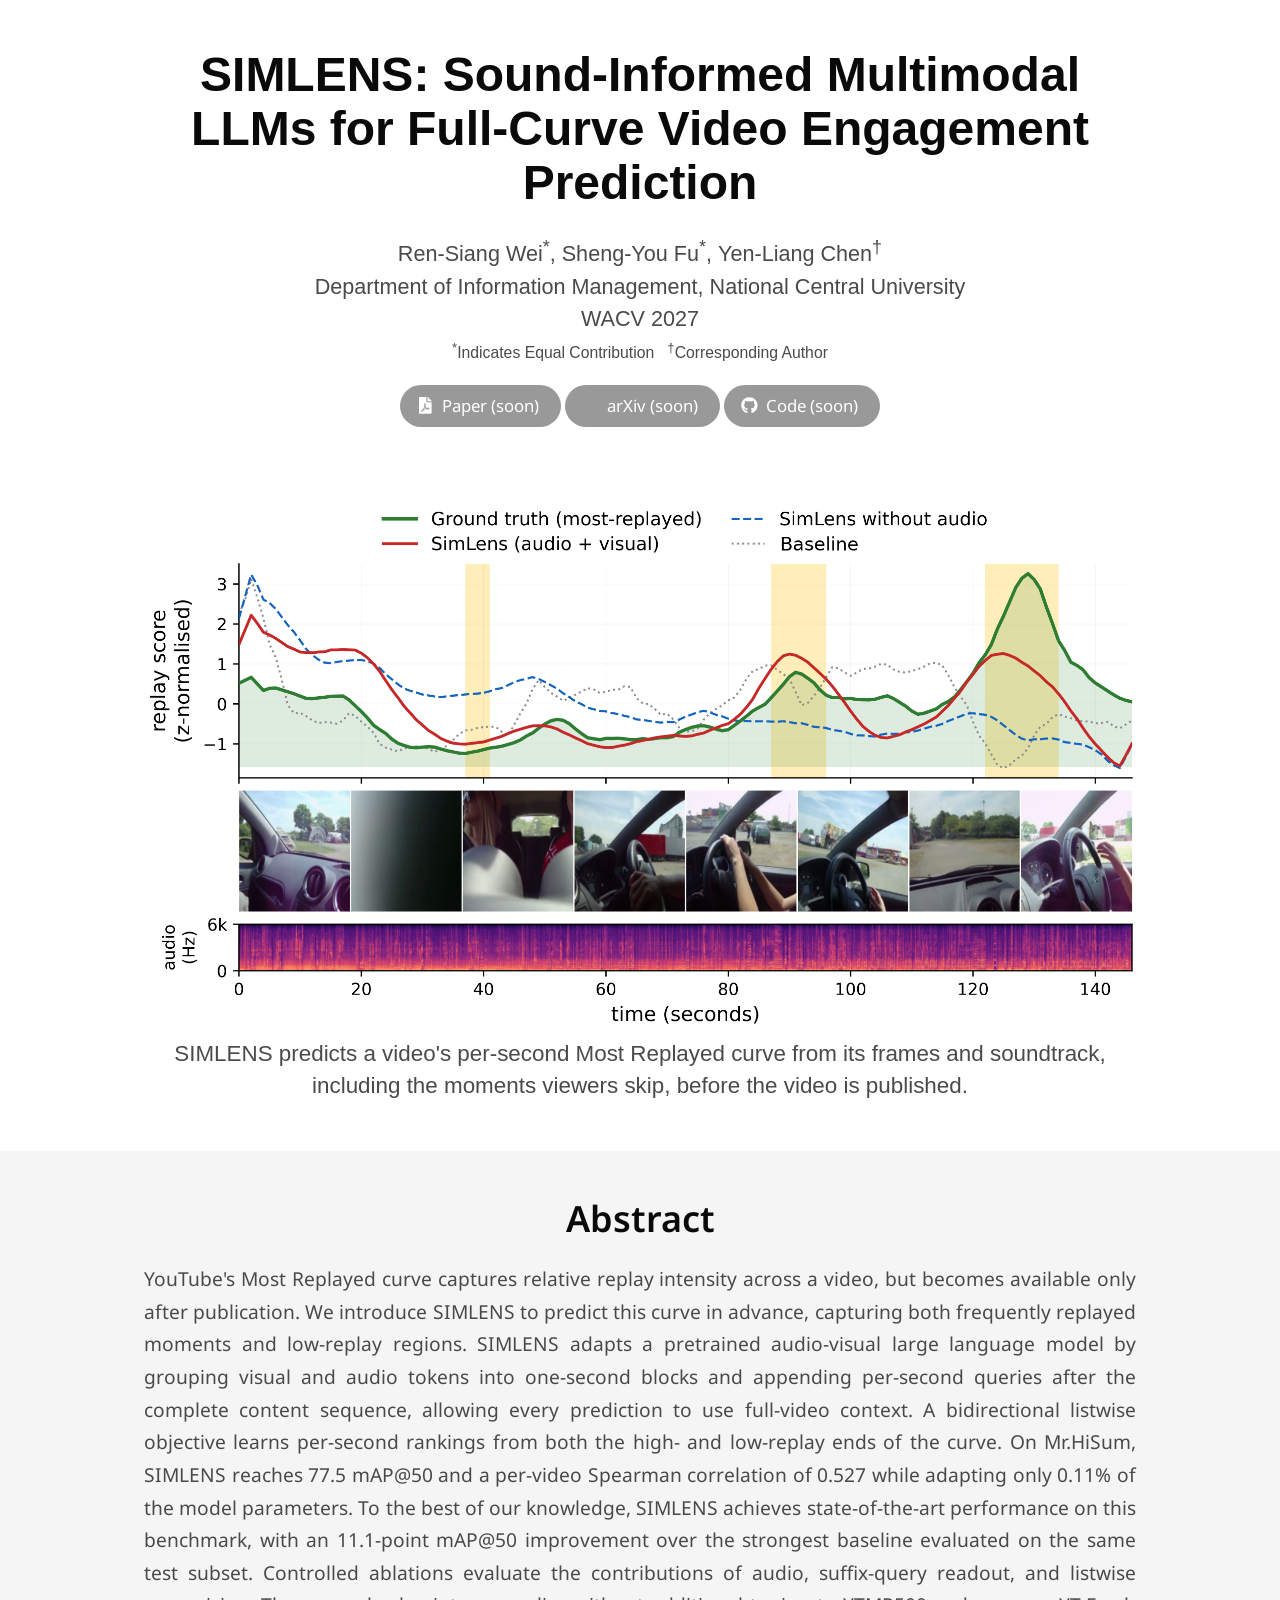
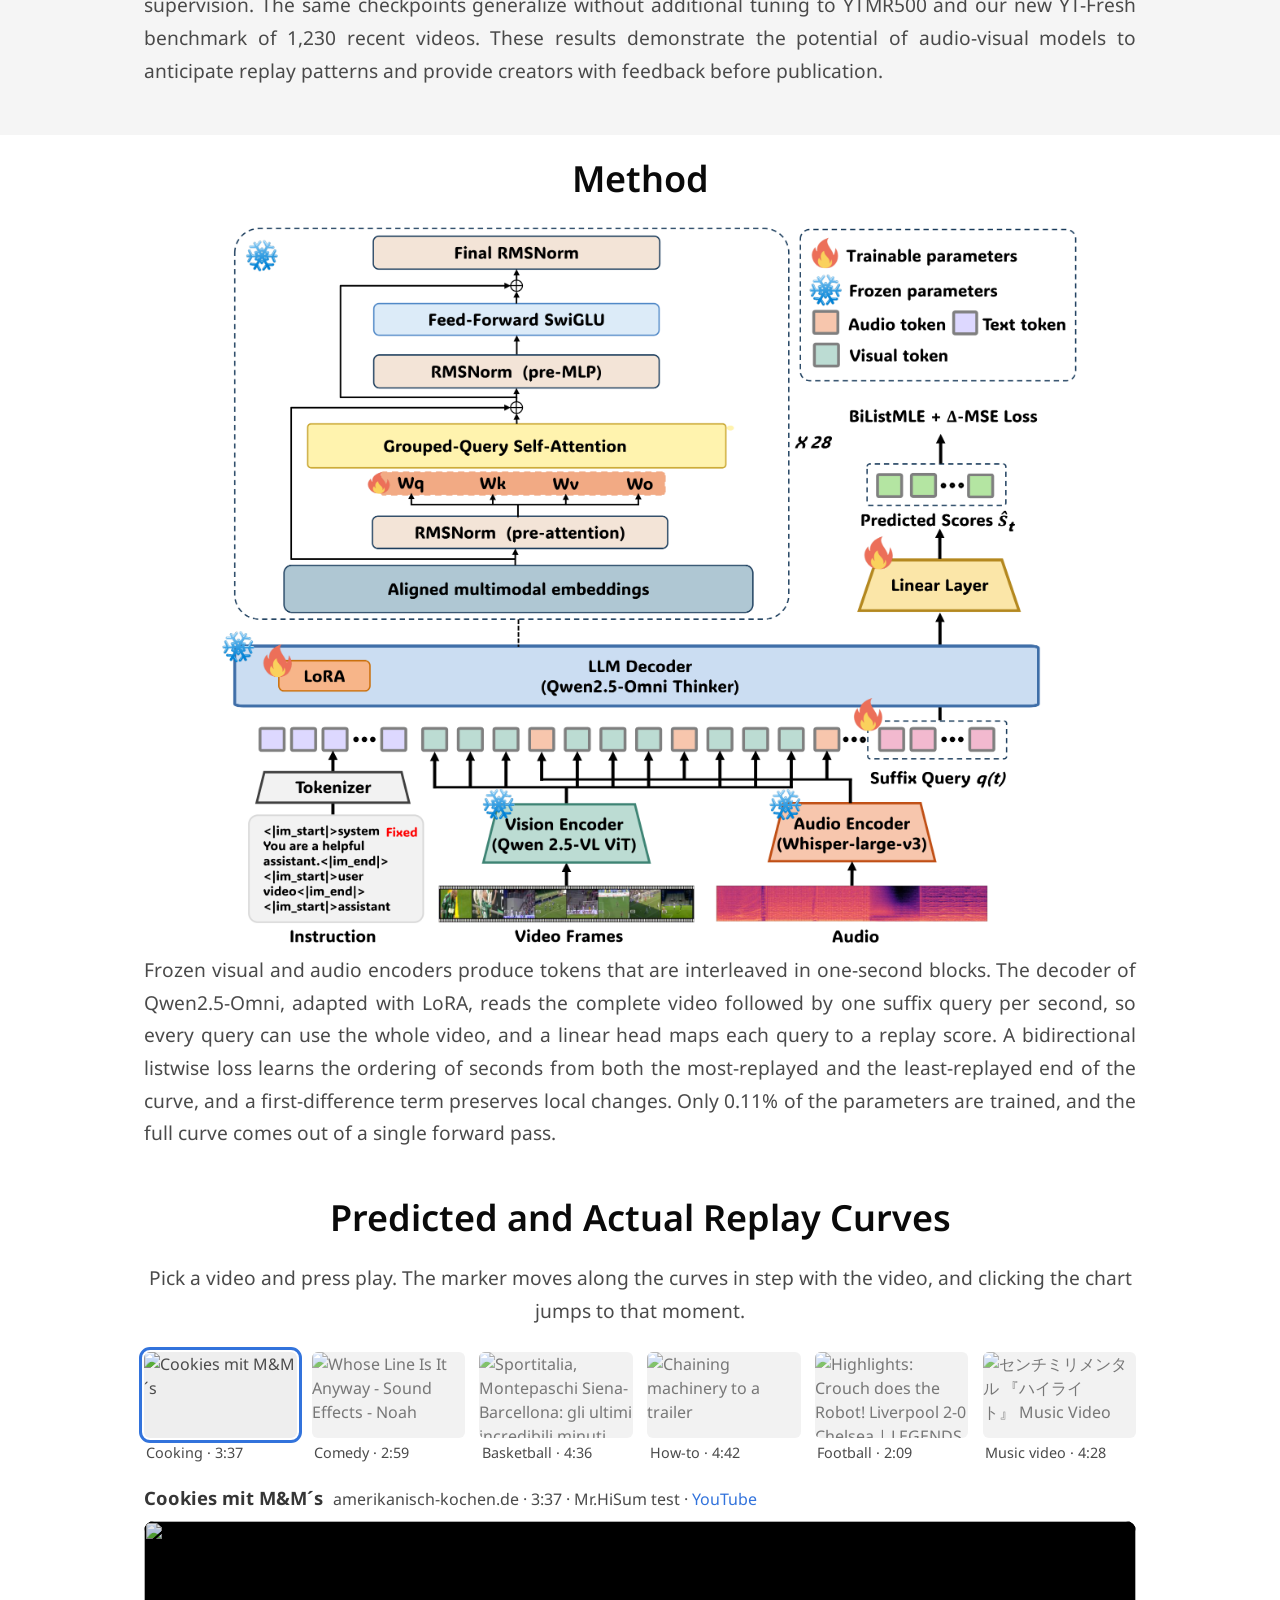
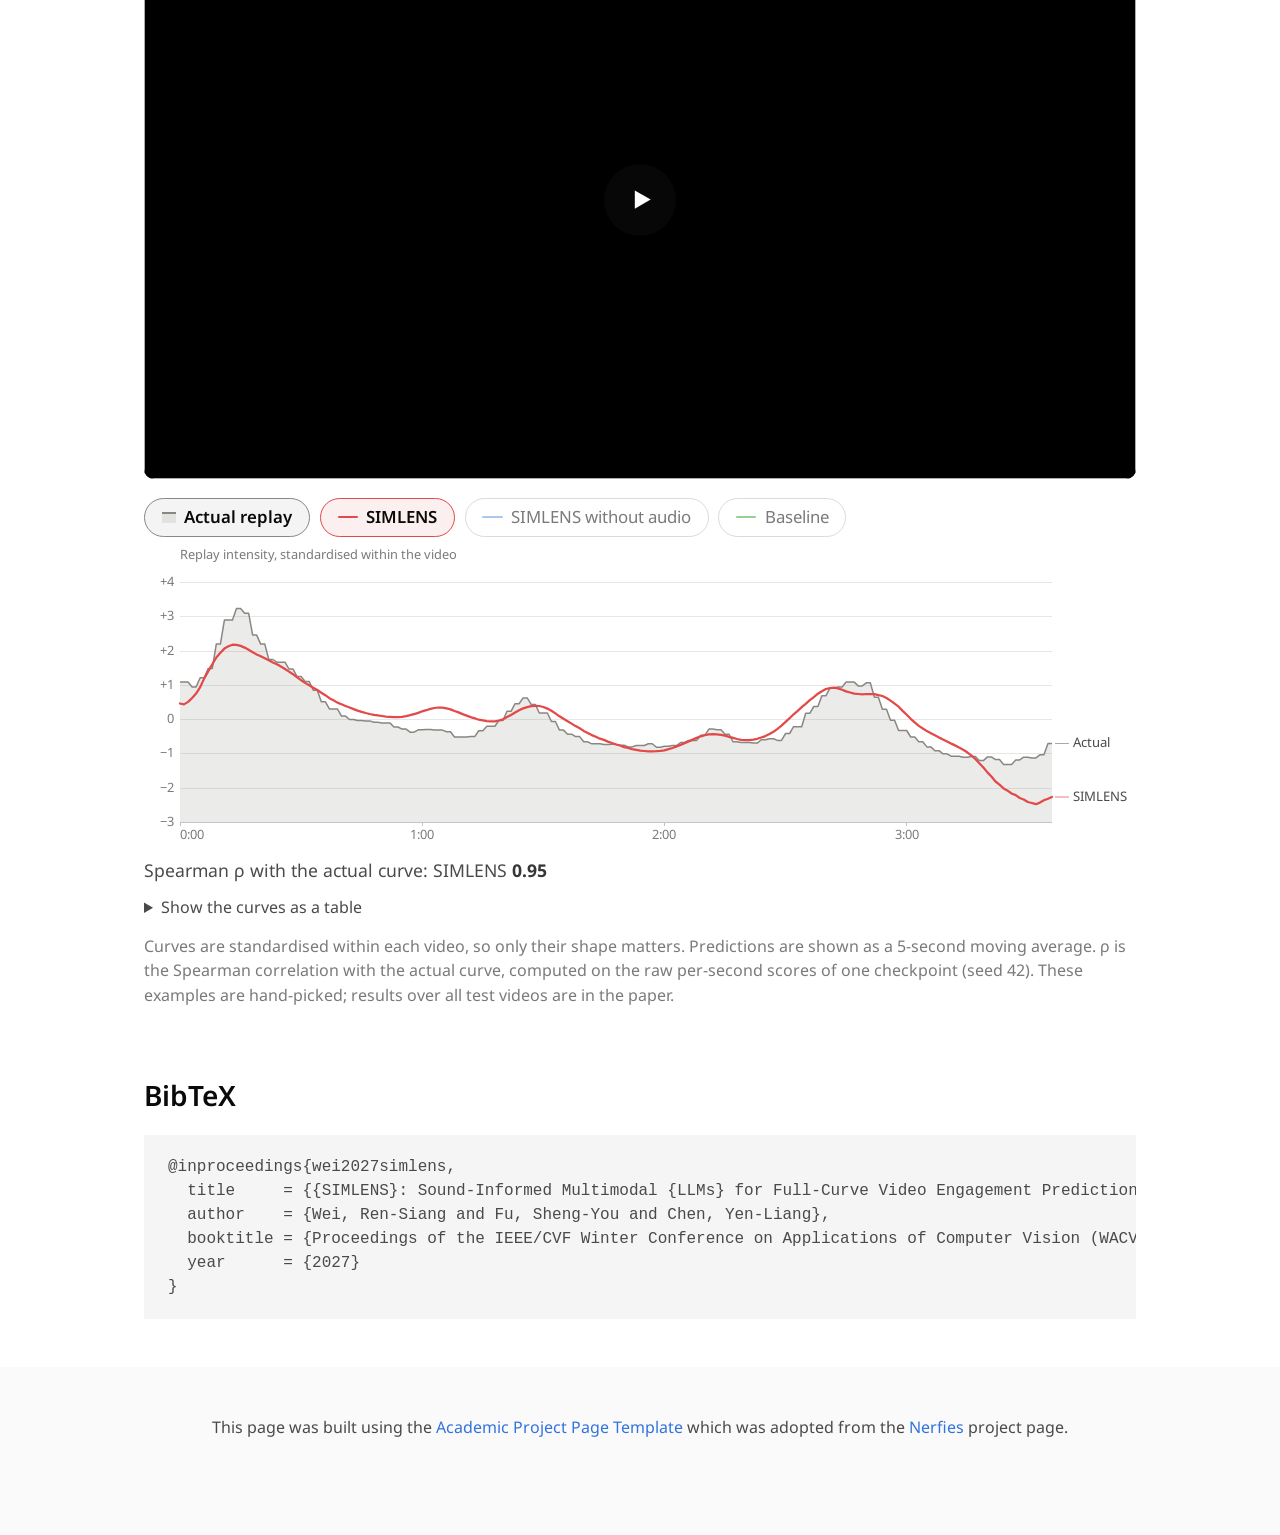
==== index.html @ 52716b6e "Add SIMLENS project page Static page for the WACV 2027 paper, built on the original version of the A" ====
<!DOCTYPE html>
<html lang="en">
<head>
  <meta charset="utf-8">
  <meta name="viewport" content="width=device-width, initial-scale=1">
  <meta name="description" content="SIMLENS predicts a video's per-second YouTube Most Replayed curve from its frames and audio with an adapted audio-visual LLM. 77.5 mAP@50 on Mr.HiSum. WACV 2027.">
  <meta name="keywords" content="video engagement prediction, Most Replayed, highlight detection, audio-visual LLM, multimodal LLM, Mr.HiSum, Qwen2.5-Omni, LoRA, listwise ranking">
  <meta name="author" content="Ren-Siang Wei, Sheng-You Fu, Yen-Liang Chen">

  <meta property="og:type" content="article">
  <meta property="og:title" content="SIMLENS: Sound-Informed Multimodal LLMs for Full-Curve Video Engagement Prediction">
  <meta property="og:description" content="Predict which seconds of a video viewers will replay, and which they will skip, before it is published.">
  <meta property="og:url" content="https://box755.github.io/simlens-page/">
  <meta property="og:image" content="https://box755.github.io/simlens-page/static/images/social_preview.png">
  <meta property="og:image:width" content="1200">
  <meta property="og:image:height" content="630">

  <meta name="twitter:card" content="summary_large_image">
  <meta name="twitter:title" content="SIMLENS: Sound-Informed Multimodal LLMs for Full-Curve Video Engagement Prediction">
  <meta name="twitter:description" content="Predict which seconds of a video viewers will replay, and which they will skip, before it is published.">
  <meta name="twitter:image" content="https://box755.github.io/simlens-page/static/images/social_preview.png">

  <meta name="citation_title" content="SIMLENS: Sound-Informed Multimodal LLMs for Full-Curve Video Engagement Prediction">
  <meta name="citation_author" content="Wei, Ren-Siang">
  <meta name="citation_author" content="Fu, Sheng-You">
  <meta name="citation_author" content="Chen, Yen-Liang">
  <meta name="citation_publication_date" content="2027">
  <meta name="citation_conference_title" content="IEEE/CVF Winter Conference on Applications of Computer Vision (WACV)">
  <!-- TODO: add when the PDF is public: <meta name="citation_pdf_url" content="..."> -->

  <link rel="canonical" href="https://box755.github.io/simlens-page/">
  <title>SIMLENS: Full-Curve Video Engagement Prediction</title>
  <link rel="icon" type="image/svg+xml" href="static/images/favicon.svg">
  <link href="https://fonts.googleapis.com/css?family=Google+Sans|Noto+Sans|Castoro"
  rel="stylesheet">

  <link rel="stylesheet" href="static/css/bulma.min.css">
  <link rel="stylesheet" href="static/css/bulma-carousel.min.css">
  <link rel="stylesheet" href="static/css/bulma-slider.min.css">
  <link rel="stylesheet" href="static/css/fontawesome.all.min.css">
  <link rel="stylesheet"
  href="https://cdn.jsdelivr.net/gh/jpswalsh/academicons@1/css/academicons.min.css">
  <link rel="stylesheet" href="static/css/index.css">
  <link rel="stylesheet" href="static/css/demo.css">

  <script src="https://ajax.googleapis.com/ajax/libs/jquery/3.5.1/jquery.min.js"></script>
  <script defer src="static/js/fontawesome.all.min.js"></script>
  <script src="static/js/bulma-carousel.min.js"></script>
  <script src="static/js/bulma-slider.min.js"></script>
  <script src="static/js/index.js"></script>
  <!-- Replay-curve demo: data first, then the script that draws it -->
  <script defer src="static/js/examples.js"></script>
  <script defer src="static/js/demo.js"></script>
</head>
<body>


  <section class="hero">
    <div class="hero-body">
      <div class="container is-max-desktop">
        <div class="columns is-centered">
          <div class="column has-text-centered">
            <h1 class="title is-1 publication-title">SIMLENS: Sound-Informed Multimodal LLMs for Full-Curve Video Engagement Prediction</h1>
            <div class="is-size-5 publication-authors">
              <!-- Paper authors -->
              <span class="author-block">Ren-Siang Wei<sup>*</sup>,</span>
              <span class="author-block">Sheng-You Fu<sup>*</sup>,</span>
              <span class="author-block">Yen-Liang Chen<sup>&dagger;</sup></span>
            </div>

            <div class="is-size-5 publication-authors">
              <span class="author-block">Department of Information Management, National Central University<br>WACV 2027</span>
              <span class="eql-cntrb"><small><br><sup>*</sup>Indicates Equal Contribution &nbsp; <sup>&dagger;</sup>Corresponding Author</small></span>
            </div>

            <div class="column has-text-centered">
              <div class="publication-links">
                <!-- TODO: when a link is ready, put it in href, add target="_blank", and delete the
                     "disabled" attribute, the title attribute and the "(soon)" text of that button. -->
                <span class="link-block">
                  <a class="external-link button is-normal is-rounded is-dark" disabled title="Coming soon">
                    <span class="icon">
                      <i class="fas fa-file-pdf"></i>
                    </span>
                    <span>Paper (soon)</span>
                  </a>
                </span>

                <span class="link-block">
                  <a class="external-link button is-normal is-rounded is-dark" disabled title="Coming soon">
                    <span class="icon">
                      <i class="ai ai-arxiv"></i>
                    </span>
                    <span>arXiv (soon)</span>
                  </a>
                </span>

                <span class="link-block">
                  <a class="external-link button is-normal is-rounded is-dark" disabled title="Coming soon">
                    <span class="icon">
                      <i class="fab fa-github"></i>
                    </span>
                    <span>Code (soon)</span>
                  </a>
                </span>
              </div>
            </div>
          </div>
        </div>
      </div>
    </div>
  </section>


<!-- Teaser image -->
<section class="hero teaser">
  <div class="container wide-media">
    <div class="hero-body">
      <img src="static/images/qualitative.png" width="2000" height="1083" alt="Replay curves for one test video: the actual Most Replayed curve, the SIMLENS prediction, SIMLENS without audio and a baseline, shown above the video frames and the audio spectrogram.">
      <h2 class="subtitle has-text-centered">
        SIMLENS predicts a video's per-second Most Replayed curve from its frames and soundtrack, including the moments viewers skip, before the video is published.
      </h2>
    </div>
  </div>
</section>
<!-- End teaser image -->

<!-- Paper abstract -->
<section class="section hero is-light">
  <div class="container is-max-desktop">
    <div class="columns is-centered has-text-centered">
      <div class="column is-full">
        <h2 class="title is-3">Abstract</h2>
        <div class="content has-text-justified">
          <p>
            YouTube's Most Replayed curve captures relative replay intensity across a video, but becomes available only after publication. We introduce SIMLENS to predict this curve in advance, capturing both frequently replayed moments and low-replay regions. SIMLENS adapts a pretrained audio-visual large language model by grouping visual and audio tokens into one-second blocks and appending per-second queries after the complete content sequence, allowing every prediction to use full-video context. A bidirectional listwise objective learns per-second rankings from both the high- and low-replay ends of the curve. On Mr.HiSum, SIMLENS reaches 77.5 mAP@50 and a per-video Spearman correlation of 0.527 while adapting only 0.11% of the model parameters. To the best of our knowledge, SIMLENS achieves state-of-the-art performance on this benchmark, with an 11.1-point mAP@50 improvement over the strongest baseline evaluated on the same test subset. Controlled ablations evaluate the contributions of audio, suffix-query readout, and listwise supervision. The same checkpoints generalize without additional tuning to YTMR500 and our new YT-Fresh benchmark of 1,230 recent videos. These results demonstrate the potential of audio-visual models to anticipate replay patterns and provide creators with feedback before publication.
          </p>
        </div>
      </div>
    </div>
  </div>
</section>
<!-- End paper abstract -->


<!-- Method -->
<section class="hero is-small" id="method">
  <div class="hero-body">
    <div class="container">
      <h2 class="title is-3 has-text-centered">Method</h2>
      <div class="columns is-centered has-text-centered">
        <div class="item method-item">
          <a href="static/images/method.png" target="_blank" rel="noopener"><img src="static/images/method.png" width="1000" loading="lazy" alt="Architecture of SIMLENS: frozen vision and audio encoders feed interleaved one-second token blocks into the Qwen2.5-Omni Thinker decoder with LoRA adapters; suffix queries appended after the content are mapped by a linear layer to per-second scores and trained with a bidirectional listwise loss."></a>
        </div>
      </div>
    </div>
    <div class="container is-max-desktop">
      <div class="columns is-centered">
        <div class="column is-full">
          <div class="content has-text-justified">
            <p>
              Frozen visual and audio encoders produce tokens that are interleaved in one-second blocks. The decoder of Qwen2.5-Omni, adapted with LoRA, reads the complete video followed by one suffix query per second, so every query can use the whole video, and a linear head maps each query to a replay score. A bidirectional listwise loss learns the ordering of seconds from both the most-replayed and the least-replayed end of the curve, and a first-difference term preserves local changes. Only 0.11% of the parameters are trained, and the full curve comes out of a single forward pass.
            </p>
          </div>
        </div>
      </div>
    </div>
  </div>
</section>
<!-- End method -->


<!-- Replay-curve demo -->
<section class="hero is-small" id="demo">
  <div class="hero-body">
    <div class="container is-max-desktop">
      <h2 class="title is-3 has-text-centered">Predicted and Actual Replay Curves</h2>
      <div class="columns is-centered">
        <div class="column is-full">
          <p class="demo-lede has-text-centered">Pick a video and press play. The marker moves along the curves in step with the video, and clicking the chart jumps to that moment.</p>

          <div class="demo" id="simlens-demo">
            <div class="demo-thumbs" id="demo-thumbs" role="group" aria-label="Example videos"></div>

            <p class="demo-now"><strong id="demo-title"></strong><span id="demo-meta"></span></p>
            <div class="demo-player" id="demo-player"></div>

            <div class="demo-controls" role="group" aria-label="Curves to show">
              <span class="demo-chip is-fixed" style="--c:var(--s-gt)"><i class="area-key"></i>Actual replay</span>
              <span class="demo-chip is-fixed" style="--c:var(--s-simlens)"><i></i>SIMLENS</span>
              <label class="demo-chip" style="--c:var(--s-noaudio)"><input type="checkbox" id="demo-noaudio"><i></i>SIMLENS without audio</label>
              <label class="demo-chip" style="--c:var(--s-baseline)"><input type="checkbox" id="demo-baseline"><i></i>Baseline</label>
            </div>

            <div class="demo-chart-wrap">
              <svg class="demo-chart" id="demo-chart" role="img" tabindex="0" aria-label="Actual and predicted replay curves over time. Use the arrow keys to move along the curve and Enter to play from that second."></svg>
              <div class="demo-tip" id="demo-tip" role="status"></div>
            </div>

            <p class="demo-rho" id="demo-rho"></p>
            <details class="demo-table" id="demo-table"><summary>Show the curves as a table</summary><div class="table-container"></div></details>
            <p class="demo-note">Curves are standardised within each video, so only their shape matters. Predictions are shown as a 5-second moving average. &rho; is the Spearman correlation with the actual curve, computed on the raw per-second scores of one checkpoint (seed 42). These examples are hand-picked; results over all test videos are in the paper.</p>
          </div>
        </div>
      </div>
    </div>
  </div>
</section>
<!-- End replay-curve demo -->

<!-- Video presentation: uncomment and set the YouTube video ID once the talk is online.
<section class="hero is-small is-light">
  <div class="hero-body">
    <div class="container">
      <h2 class="title is-3">Video Presentation</h2>
      <div class="columns is-centered has-text-centered">
        <div class="column is-four-fifths">
          <div class="publication-video">
            <iframe src="https://www.youtube.com/embed/VIDEO_ID" frameborder="0" allow="autoplay; encrypted-media" allowfullscreen></iframe>
          </div>
        </div>
      </div>
    </div>
  </div>
</section>
-->


<!--BibTex citation -->
  <section class="section" id="BibTeX">
    <div class="container is-max-desktop content">
      <h2 class="title">BibTeX</h2>
      <pre><code>@inproceedings{wei2027simlens,
  title     = {{SIMLENS}: Sound-Informed Multimodal {LLMs} for Full-Curve Video Engagement Prediction},
  author    = {Wei, Ren-Siang and Fu, Sheng-You and Chen, Yen-Liang},
  booktitle = {Proceedings of the IEEE/CVF Winter Conference on Applications of Computer Vision (WACV)},
  year      = {2027}
}</code></pre>
    </div>
</section>
<!--End BibTex citation -->


  <footer class="footer">
  <div class="container">
    <div class="content">
      <p class="footer-credit">
        This page was built using the <a href="https://github.com/eliahuhorwitz/Academic-project-page-template" target="_blank">Academic Project Page Template</a> which was adopted from the <a href="https://nerfies.github.io" target="_blank">Nerfies</a> project page.
      </p>
    </div>
  </div>
</footer>

  </body>
  </html>
---- static/css/index.css ----
body {
  font-family: 'Noto Sans', sans-serif;
}


.footer .icon-link {
    font-size: 25px;
    color: #000;
}

.link-block a {
    margin-top: 5px;
    margin-bottom: 5px;
}

.dnerf {
  font-variant: small-caps;
}


.teaser .hero-body {
  padding-top: 0;
  padding-bottom: 3rem;
}

.teaser {
  font-family: 'Google Sans', sans-serif;
}


.publication-title {
}

.publication-banner {
  max-height: parent;

}

.publication-banner video {
  position: relative;
  left: auto;
  top: auto;
  transform: none;
  object-fit: fit;
}

.publication-header .hero-body {
}

.publication-title {
    font-family: 'Google Sans', sans-serif;
}

.publication-authors {
    font-family: 'Google Sans', sans-serif;
}

.publication-venue {
    color: #555;
    width: fit-content;
    font-weight: bold;
}

.publication-awards {
    color: #ff3860;
    width: fit-content;
    font-weight: bolder;
}

.publication-authors {
}

.publication-authors a {
   color: hsl(204, 86%, 53%) !important;
}

.publication-authors a:hover {
    text-decoration: underline;
}

.author-block {
  display: inline-block;
}

.publication-banner img {
}

.publication-authors {
  /*color: #4286f4;*/
}

.publication-video {
    position: relative;
    width: 100%;
    height: 0;
    padding-bottom: 56.25%;

    overflow: hidden;
    border-radius: 10px !important;
}

.publication-video iframe {
    position: absolute;
    top: 0;
    left: 0;
    width: 100%;
    height: 100%;
}

.publication-body img {
}

.results-carousel {
  overflow: hidden;
}

.results-carousel .item {
  margin: 5px;
  overflow: hidden;
  padding: 20px;
  font-size: 0;
}

.results-carousel video {
  margin: 0;
}

.slider-pagination .slider-page {
  background: #000000;
}

.eql-cntrb { 
  font-size: smaller;
}
---- static/css/demo.css ----
/* Additions to the Academic Project Page Template (original version) for the SIMLENS page.
   Fonts and colours come from Bulma and the template. This file only adds:
   1. sizing: larger type and figures, growing with the screen;
   2. the replay-curve demo. */

/* ---------- 1. sizing ---------- */

/* Bulma fixes the root at 16px. On large monitors that makes a 960px page look tiny,
   so the whole page (text, spacing, chart) steps up with the screen. */
@media (min-width: 1408px) { html { font-size: 18px; } }
@media (min-width: 1900px) { html { font-size: 20px; } }

/* text column: wider than the template's 960px and proportional to the text size */
.container.is-max-desktop { max-width: 62rem; }

/* figures: Nerfies-style wide media */
.hero.teaser .container.wide-media { max-width: 66rem; }   /* selector outranks Bulma's 1344px cap */
.teaser img { display: block; width: 100%; height: auto; }
.method-item { width: 64rem; max-width: 100%; padding: 0 1.5rem; }
.method-item img { display: block; width: 100%; height: auto; }

/* titles: larger and darker */
.publication-title { color: #0a0a0a; font-weight: 700; }
.title.is-3, .hero.is-light .title.is-3, #BibTeX .title { color: #0a0a0a; }
.title.is-3 { font-size: 2.25rem; }

/* body text */
.publication-authors.is-size-5 { font-size: 1.35rem !important; }
.teaser .subtitle { font-size: 1.4rem; line-height: 1.45; }
.content.has-text-justified p, .demo-lede { font-size: 1.2rem; line-height: 1.7; }
.content pre { font-size: 1rem; }
.footer .content { font-size: 1rem; }
.button.is-normal { font-size: 1.05rem; }

/* ---------- 2. replay-curve demo ---------- */
.demo {
  /* series colours, checked for colour-blind separation as a set */
  --s-gt: #898781;
  --gt-wash: rgba(137, 135, 129, 0.17);
  --s-simlens: #e34948;
  --s-noaudio: #2a78d6;
  --s-baseline: #008300;
  --d-ink: #363636;      /* Bulma strong text */
  --d-ink2: #4a4a4a;     /* Bulma body text */
  --d-muted: #7a7a7a;
  --d-grid: #e6e6e6;
  --d-axis: #c4c4c4;
  --d-surface: #ffffff;
  --d-link: #3273dc;     /* Bulma link */
  margin-top: 1.5rem;
}
.demo-lede { margin-bottom: 0; }

.demo-thumbs { display: grid; grid-template-columns: repeat(6, minmax(0, 1fr)); gap: .9rem; }
.demo-thumb { padding: 0; border: 0; background: none; cursor: pointer; text-align: left; font: inherit; color: inherit; }
.demo-thumb img { display: block; width: 100%; aspect-ratio: 16 / 9; object-fit: cover; border-radius: 6px; background: #eee; opacity: .75; transition: opacity .15s; }
.demo-thumb:hover img, .demo-thumb[aria-pressed="true"] img { opacity: 1; }
.demo-thumb[aria-pressed="true"] img { outline: 3px solid var(--d-link); outline-offset: 2px; }
.demo-thumb span { display: block; padding: .4rem .15rem 0; font-size: .9rem; line-height: 1.3; color: var(--d-ink2); }
.demo-thumb:focus-visible { outline: 2px solid var(--d-link); outline-offset: 4px; border-radius: 6px; }

.demo-now { margin: 1.4rem 0 .6rem; line-height: 1.4; font-size: 1.15rem; }
.demo-now span { margin-left: .6rem; font-size: 1rem; }

.demo-player { position: relative; aspect-ratio: 16 / 9; width: 100%; background: #000; border-radius: 10px; overflow: hidden; }
.demo-player iframe, .demo-player .facade, .demo-player .facade img { position: absolute; inset: 0; width: 100%; height: 100%; border: 0; }
.demo-player .facade { padding: 0; cursor: pointer; background: #000; }
.demo-player .facade img { object-fit: cover; opacity: .9; transition: opacity .15s; }
.demo-player .facade:hover img { opacity: 1; }
.demo-player .play { position: absolute; left: 50%; top: 50%; width: 4.5rem; height: 4.5rem; margin: -2.25rem 0 0 -2.25rem; border-radius: 50%; background: rgba(10, 10, 10, .72); display: grid; place-items: center; }
.demo-player .play svg { width: 1.7rem; height: 1.7rem; margin-left: .25rem; fill: #fff; }
.demo-player .msg { position: absolute; inset: 0; display: grid; place-items: center; padding: 24px; text-align: center; color: #f5f5f5; background: rgba(10, 10, 10, .88); }
.demo-player .msg a { color: #fff; text-decoration: underline; }

/* curve selectors: tag-style chips. The first two are always on; the last two toggle. */
.demo-controls { display: flex; flex-wrap: wrap; align-items: center; gap: .6rem; margin: 1.2rem 0 .7rem; }
.demo-chip { position: relative; display: inline-flex; align-items: center; gap: .5em; height: 2.3em; padding: 0 1em; border: 1.5px solid #dbdbdb; border-radius: 9999px; background: #fff; color: var(--d-muted); font-size: 1.05rem; line-height: 1; white-space: nowrap; cursor: pointer; user-select: none; transition: background-color .12s, border-color .12s, color .12s; }
.demo-chip input { position: absolute; inset: 0; width: 100%; height: 100%; margin: 0; opacity: 0; cursor: pointer; }
.demo-chip i { display: inline-block; width: 1.2em; height: 0; border-top: 2.5px solid var(--c, var(--d-muted)); border-radius: 2px; opacity: .4; }
.demo-chip i.area-key { width: .85em; height: .65em; border-top: 2px solid var(--s-gt); background: var(--gt-wash); border-radius: 0; }
.demo-chip:hover { border-color: #b5b5b5; color: var(--d-ink2); }
.demo-chip.is-fixed, .demo-chip:has(input:checked) { border-color: var(--c); background: color-mix(in srgb, var(--c) 9%, #fff); color: #0a0a0a; font-weight: 600; }
.demo-chip.is-fixed i, .demo-chip:has(input:checked) i { opacity: 1; }
.demo-chip.is-fixed { cursor: default; }
.demo-chip:has(input:focus-visible) { outline: 2px solid var(--d-link); outline-offset: 2px; }
.demo-chip:has(input:disabled) { opacity: .4; cursor: not-allowed; }
.demo-chip:has(input:disabled) input { cursor: not-allowed; }

.demo-chart-wrap { position: relative; }
.demo-chart { display: block; width: 100%; overflow: visible; touch-action: pan-y; }
.demo-chart:focus-visible { outline: 2px solid var(--d-link); outline-offset: 4px; border-radius: 6px; }
.demo-chart text { font-family: inherit; font-size: .8rem; fill: var(--d-muted); font-variant-numeric: tabular-nums; }
.demo-chart .gridline { stroke: var(--d-grid); stroke-width: 1; shape-rendering: crispEdges; }
.demo-chart .axisline { stroke: var(--d-axis); stroke-width: 1; shape-rendering: crispEdges; }
.demo-chart .line { fill: none; stroke-width: 2.25; stroke-linejoin: round; stroke-linecap: round; }
.demo-chart .gt-line { fill: none; stroke: var(--s-gt); stroke-width: 1.5; stroke-linejoin: round; }
.demo-chart .gt-area { fill: var(--gt-wash); stroke: none; }
.demo-chart .s-simlens { stroke: var(--s-simlens); } .demo-chart .f-simlens { fill: var(--s-simlens); }
.demo-chart .s-noaudio { stroke: var(--s-noaudio); } .demo-chart .f-noaudio { fill: var(--s-noaudio); }
.demo-chart .s-baseline { stroke: var(--s-baseline); } .demo-chart .f-baseline { fill: var(--s-baseline); }
.demo-chart .s-gt { stroke: var(--s-gt); } .demo-chart .f-gt { fill: var(--s-gt); }
.demo-chart .dot { stroke: var(--d-surface); stroke-width: 2; }
.demo-chart .endlabel { fill: var(--d-ink2); font-size: .82rem; }
.demo-chart .leader { fill: none; stroke-width: 1; opacity: .7; }
.demo-chart .cross { stroke: var(--d-ink2); stroke-width: 1; shape-rendering: crispEdges; }
.demo-chart .playhead { stroke: var(--d-ink); stroke-width: 1.5; }
.demo-chart .playhead-tag rect { fill: var(--d-ink); }
.demo-chart .playhead-tag text { fill: #fff; font-weight: 600; font-size: .72rem; }
.demo-chart .hit { fill: transparent; cursor: pointer; }

.demo-tip { position: absolute; z-index: 5; pointer-events: none; min-width: 10rem; padding: .5rem .65rem; background: #fff; border: 1px solid #dbdbdb; border-radius: 6px; box-shadow: 0 4px 14px rgba(10, 10, 10, .12); font-size: .88rem; line-height: 1.45; opacity: 0; transition: opacity .08s; }
.demo-tip.on { opacity: 1; }
.demo-tip .tt-h { font-weight: 700; color: var(--d-ink); margin-bottom: 3px; }
.demo-tip .tt-r { display: grid; grid-template-columns: 1.1rem auto 1fr; align-items: center; gap: .4rem; white-space: nowrap; }
.demo-tip .tt-r i { width: 1rem; border-top: 2px solid var(--c, var(--d-muted)); }
.demo-tip .tt-r b { color: var(--d-ink); font-variant-numeric: tabular-nums; }
.demo-tip .tt-f { margin-top: 4px; font-size: .8rem; color: var(--d-muted); }

.demo-rho { margin: .6rem 0 0; font-size: 1.1rem; min-height: 1.6em; }
.demo-rho b { color: var(--d-ink); font-variant-numeric: tabular-nums; }
.demo-rho .sep { margin: 0 .7rem; color: #c4c4c4; }
.demo-table { margin-top: .6rem; font-size: 1rem; }
.demo-table summary { cursor: pointer; width: fit-content; }
.demo-table .table-container { max-height: 18rem; overflow: auto; margin-top: .5rem; }
.demo-table table { font-size: .9rem; font-variant-numeric: tabular-nums; }
.demo-table th, .demo-table td { text-align: right; white-space: nowrap; }
.demo-table th:first-child, .demo-table td:first-child { text-align: left; }
.demo-note { margin-top: .9rem; font-size: 1rem; line-height: 1.55; color: var(--d-muted); }

/* ---------- phones ---------- */
@media (max-width: 768px) {
  .publication-title.is-1 { font-size: 2.1rem; }
  .title.is-3 { font-size: 1.8rem; }
  .publication-authors.is-size-5 { font-size: 1.15rem !important; }
  .teaser .subtitle { font-size: 1.15rem; }
  .content.has-text-justified p, .demo-lede { font-size: 1.05rem; }
  .demo-thumbs { grid-template-columns: repeat(3, minmax(0, 1fr)); }
  .demo-now span { display: block; margin-left: 0; }
  .demo-chip { font-size: .95rem; }
  .demo-rho { font-size: 1rem; }
  .method-item { padding: 0; }
}
@media (prefers-reduced-motion: reduce) {
  .demo-thumb img, .demo-player .facade img, .demo-tip, .demo-chip { transition: none; }
}

/* footer credit on a single centred line (it may wrap on phones) */
.footer-credit { text-align: center; white-space: nowrap; }
@media (max-width: 960px) { .footer-credit { white-space: normal; } }
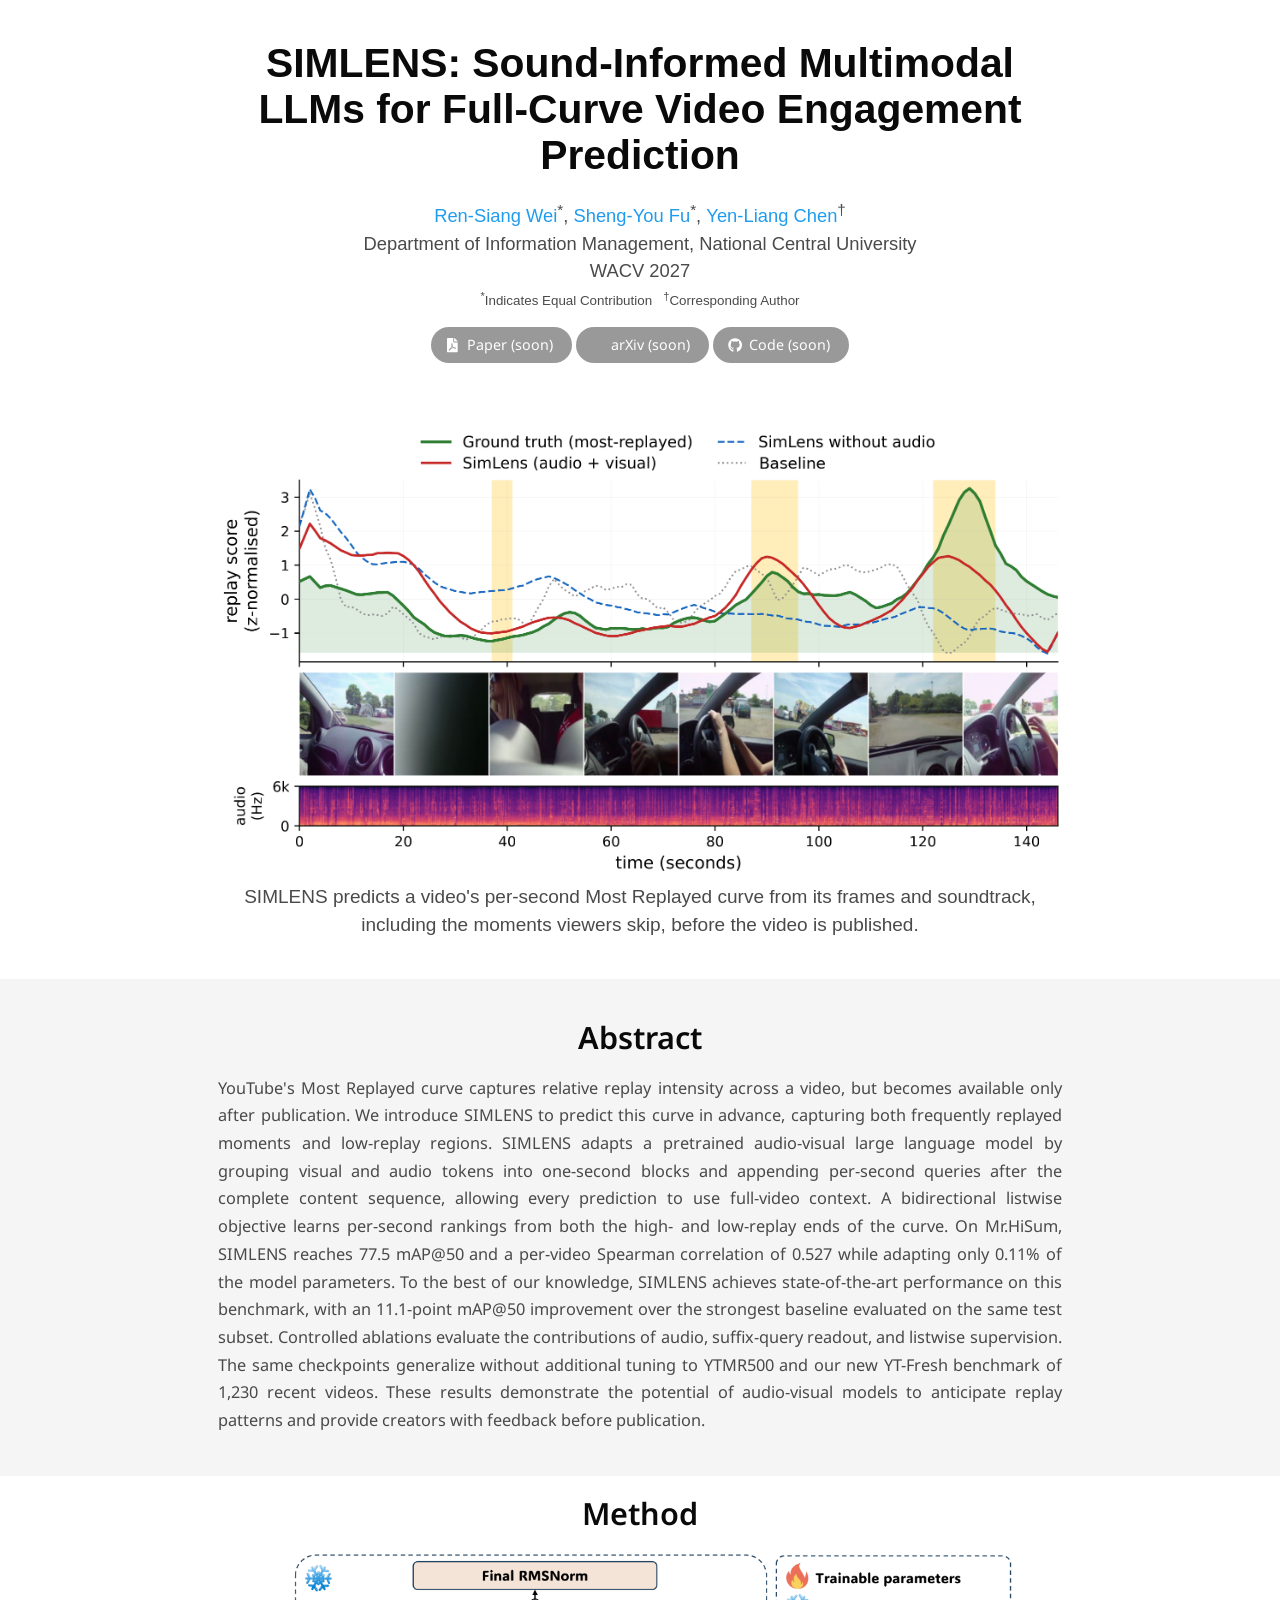
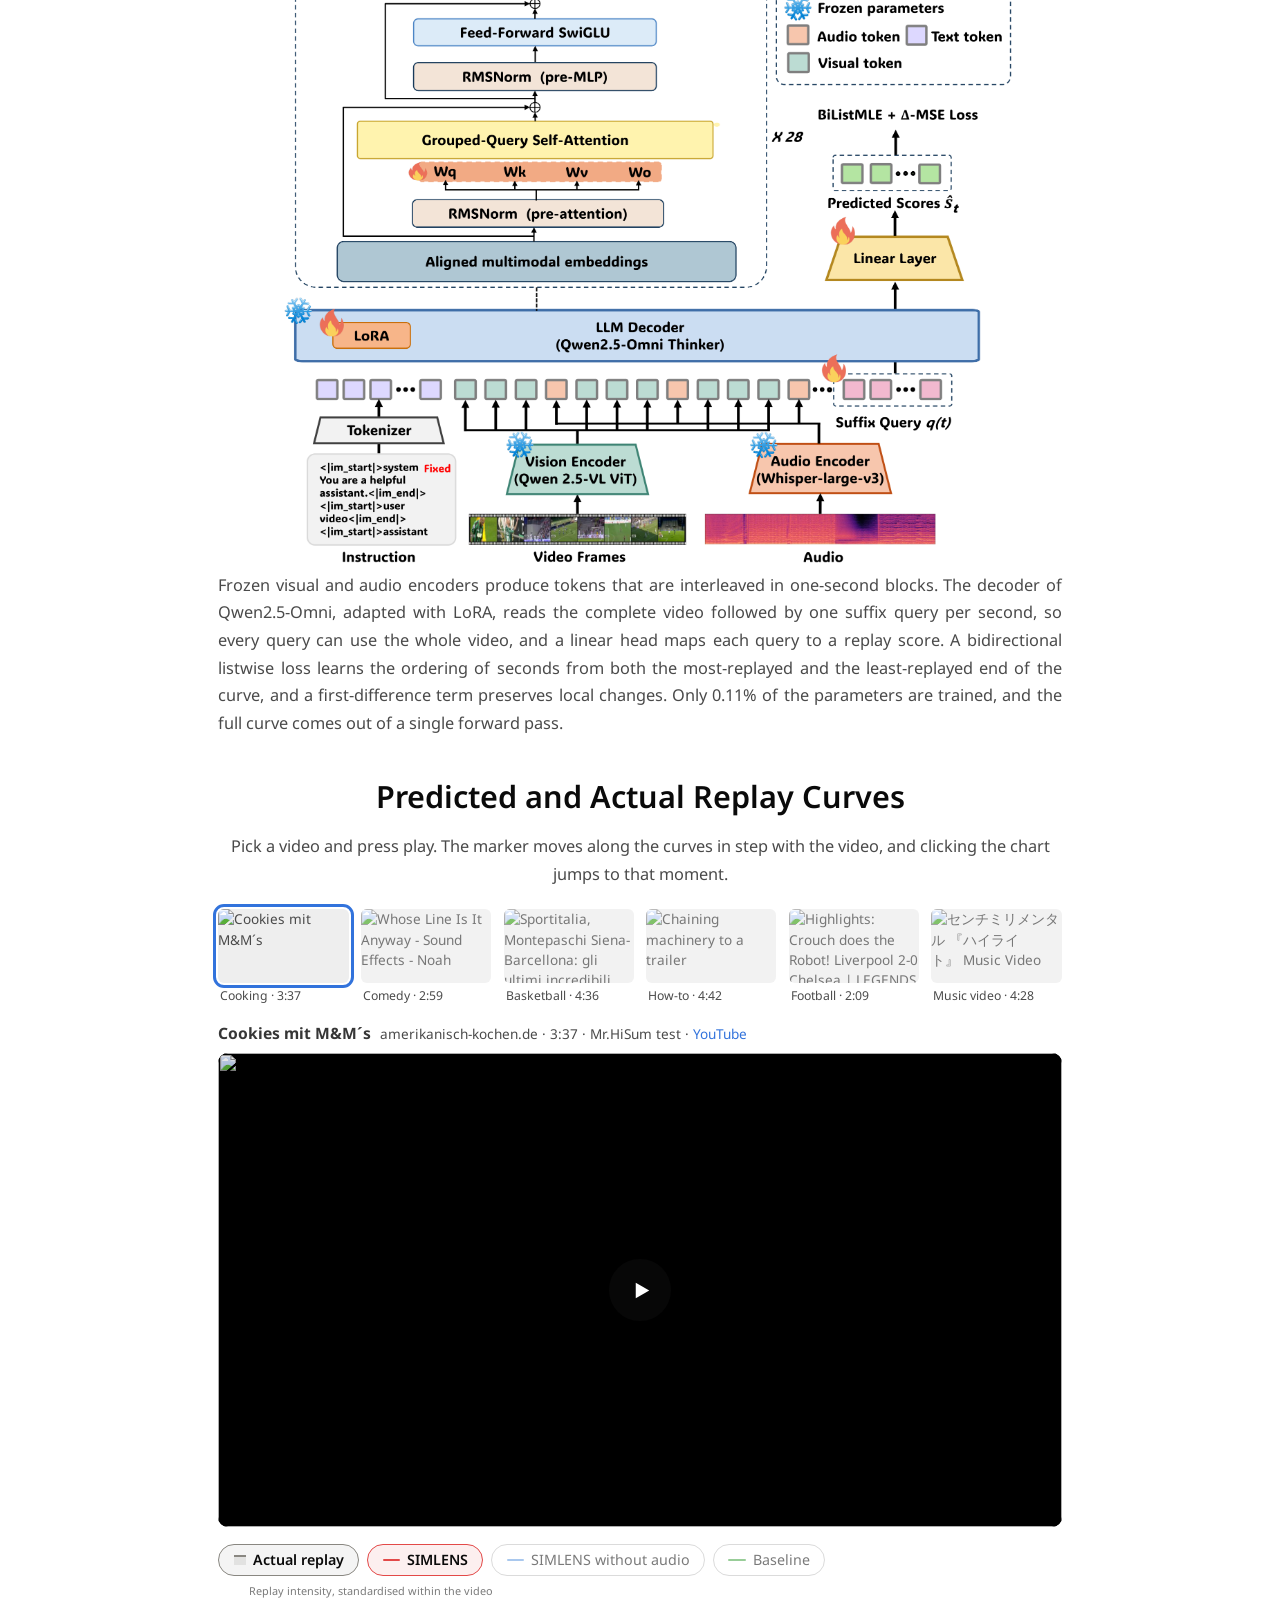
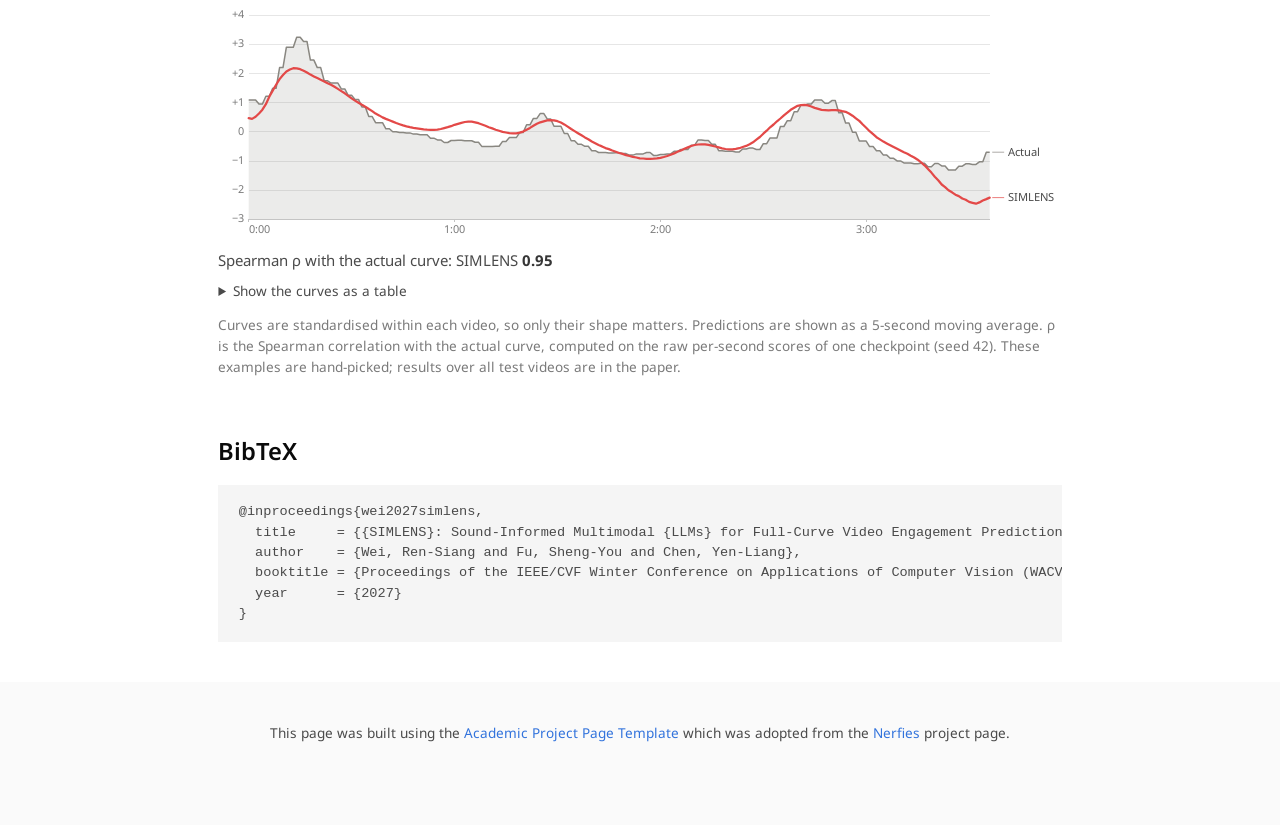
==== commit ef5308f4: "Link author names to their profile pages" ====
--- a/index.html
+++ b/index.html
@@ -63,9 +63,9 @@
             <h1 class="title is-1 publication-title">SIMLENS: Sound-Informed Multimodal LLMs for Full-Curve Video Engagement Prediction</h1>
             <div class="is-size-5 publication-authors">
               <!-- Paper authors -->
-              <span class="author-block">Ren-Siang Wei<sup>*</sup>,</span>
-              <span class="author-block">Sheng-You Fu<sup>*</sup>,</span>
-              <span class="author-block">Yen-Liang Chen<sup>&dagger;</sup></span>
+              <span class="author-block"><a href="https://www.linkedin.com/in/ren-siang-wei-66044b42b/" target="_blank" rel="noopener">Ren-Siang Wei</a><sup>*</sup>,</span>
+              <span class="author-block"><a href="https://www.linkedin.com/in/eric-fu-b16162319/" target="_blank" rel="noopener">Sheng-You Fu</a><sup>*</sup>,</span>
+              <span class="author-block"><a href="https://cis.ncu.edu.tw/iTeacher/home/0xe0ae35a63b4effe0ffbcff36c26cbfba" target="_blank" rel="noopener">Yen-Liang Chen</a><sup>&dagger;</sup></span>
             </div>
 
             <div class="is-size-5 publication-authors">
--- a/static/css/demo.css
+++ b/static/css/demo.css
@@ -5,10 +5,11 @@
 
 /* ---------- 1. sizing ---------- */
 
-/* Bulma fixes the root at 16px. On large monitors that makes a 960px page look tiny,
-   so the whole page (text, spacing, chart) steps up with the screen. */
-@media (min-width: 1408px) { html { font-size: 18px; } }
-@media (min-width: 1900px) { html { font-size: 20px; } }
+/* Bulma fixes the root at 16px. On desktop screens the whole page (text, spacing, figures,
+   chart) follows the window width instead: 13.6px up to a 1920px-wide window (68% of the
+   20px used on a 2560px one), growing evenly to 20px at 2560px (1vw - 5.6px passes through
+   both points). Phones and tablets keep Bulma's 16px. */
+@media (min-width: 1024px) { html { font-size: clamp(13.6px, calc(1vw - 5.6px), 20px); } }
 
 /* text column: wider than the template's 960px and proportional to the text size */
 .container.is-max-desktop { max-width: 62rem; }
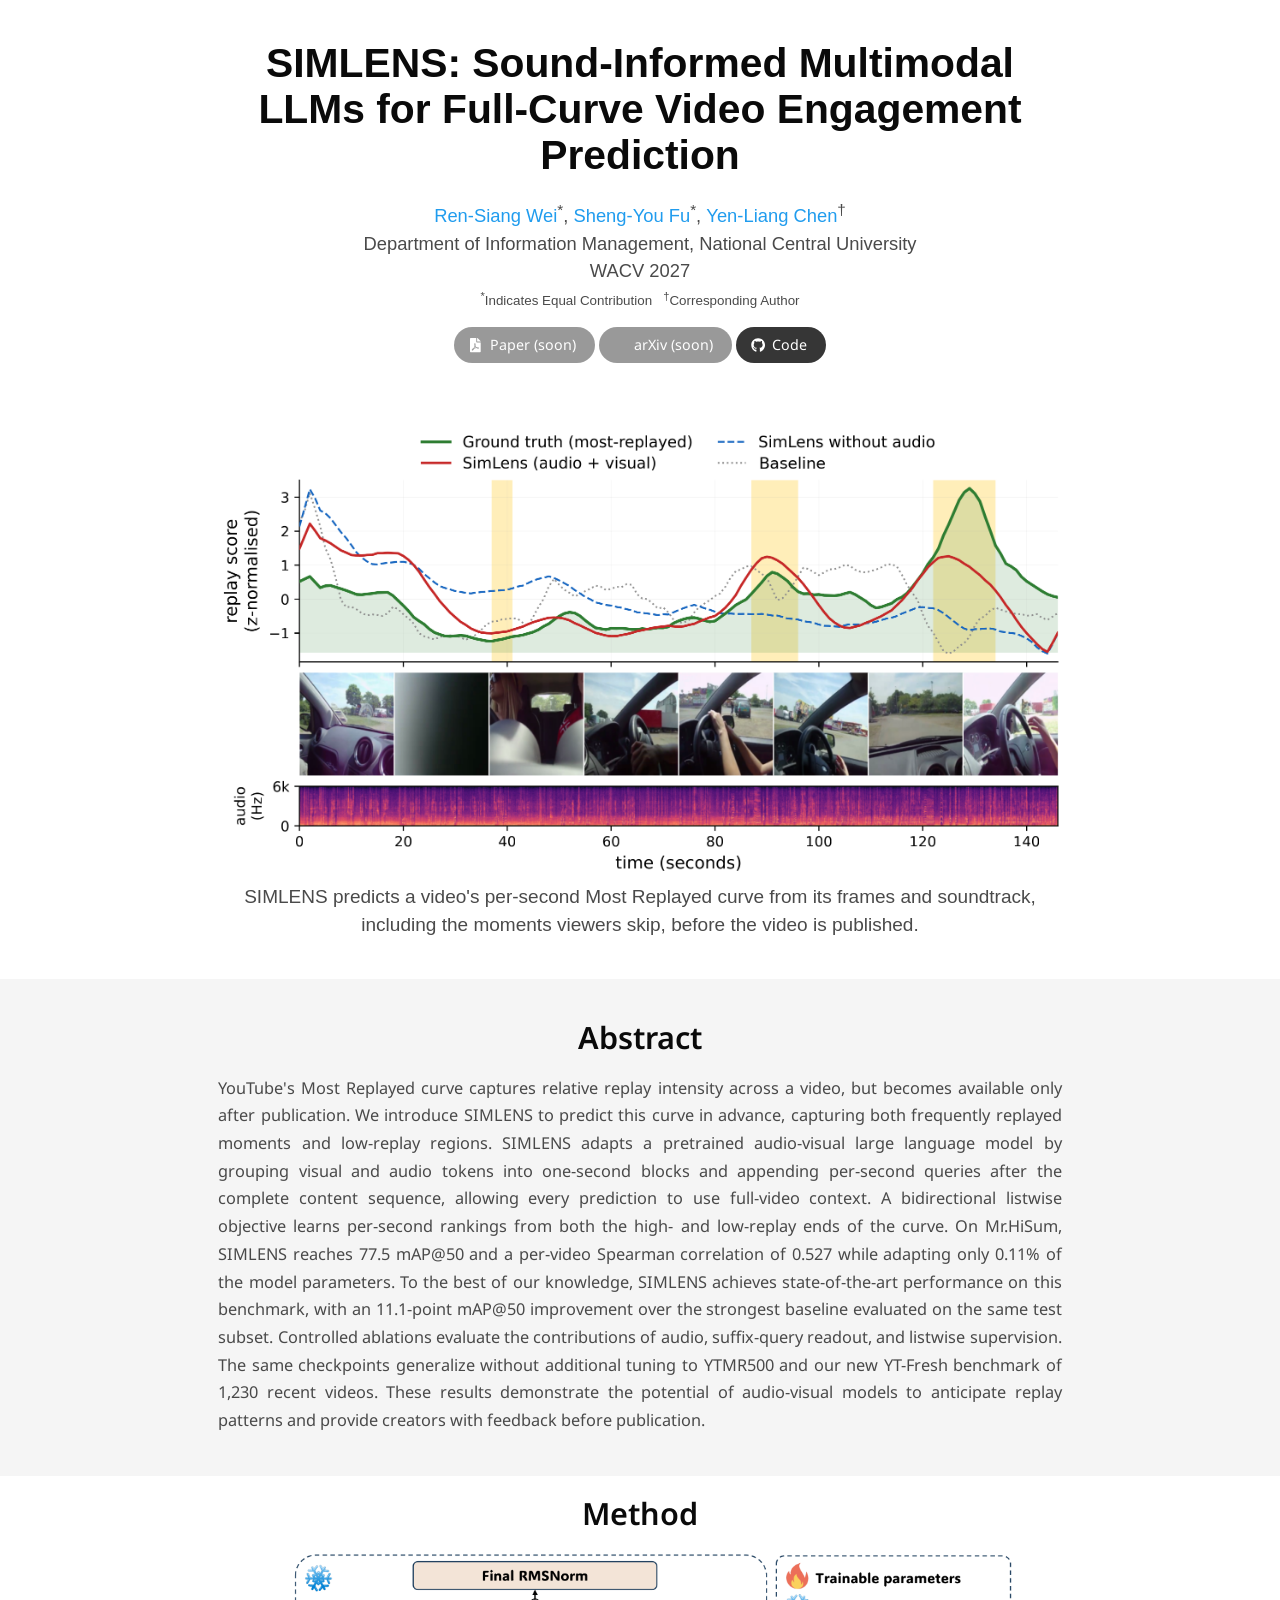
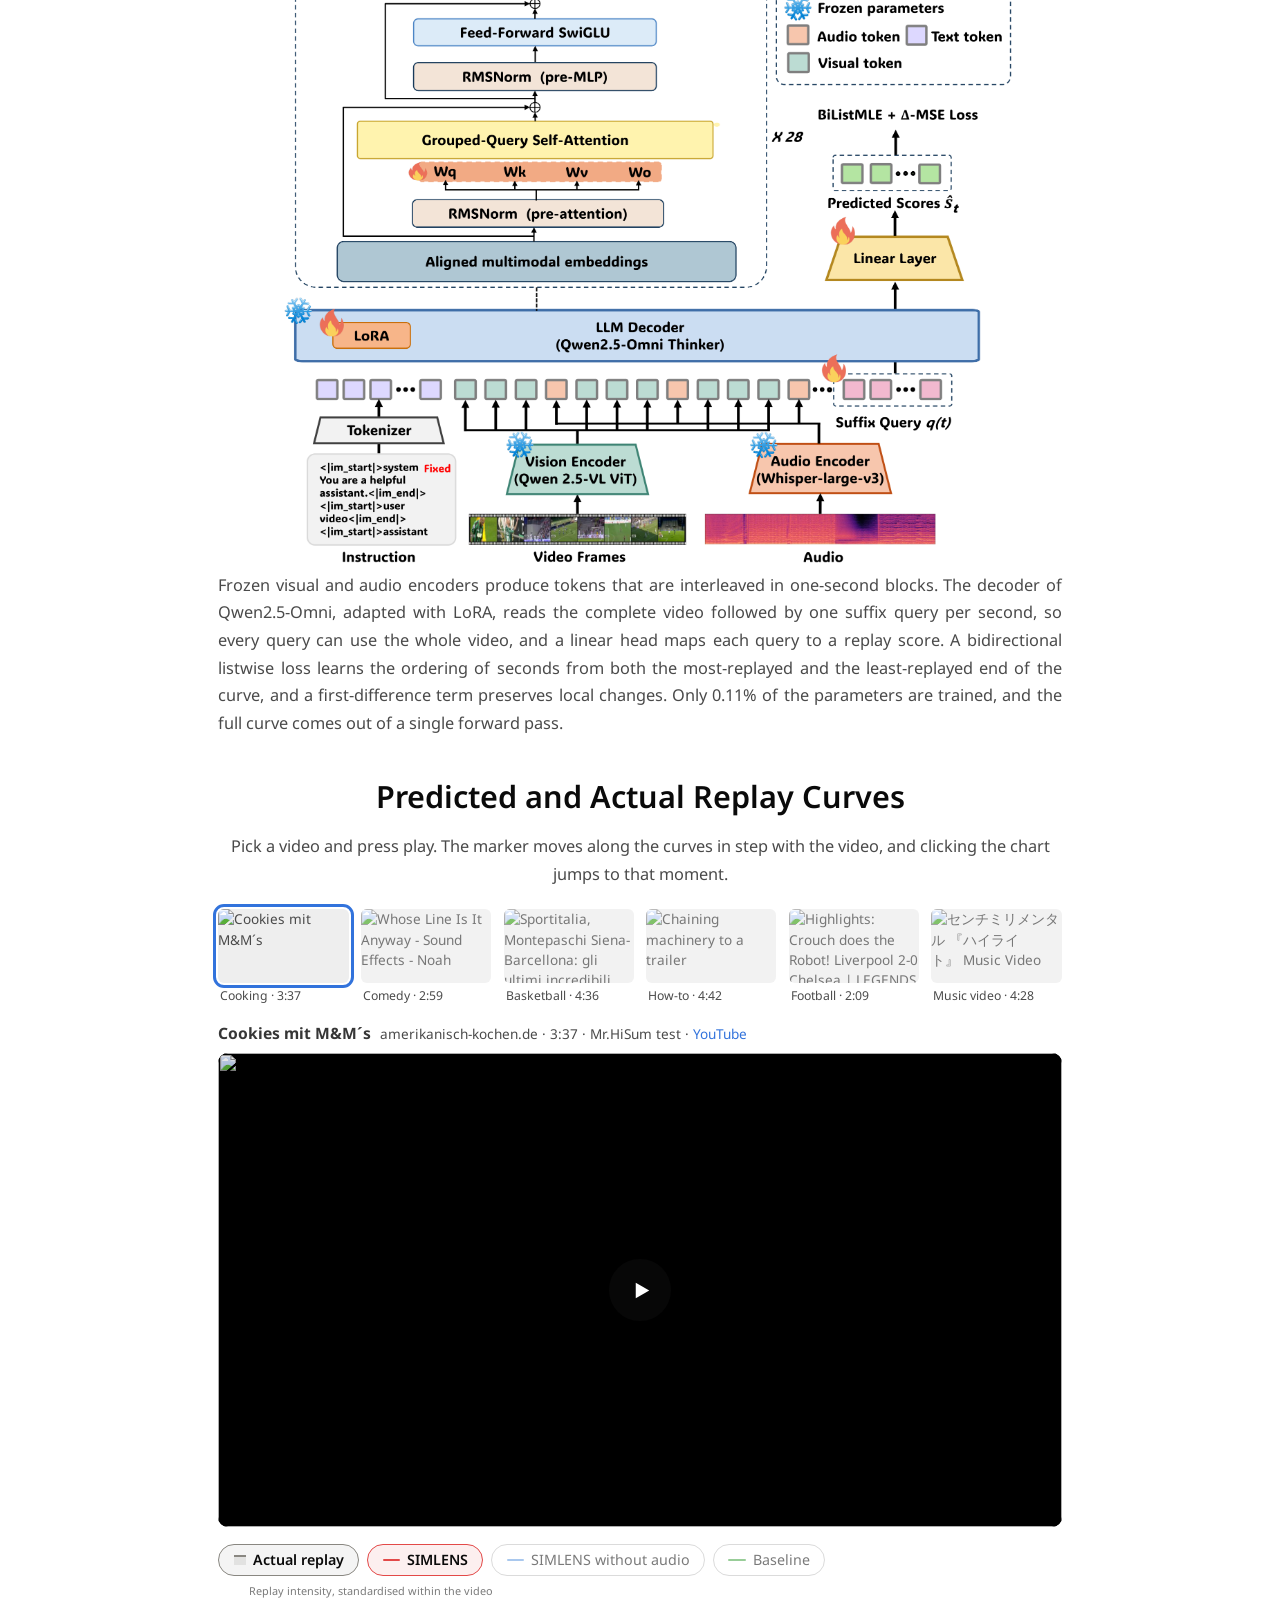
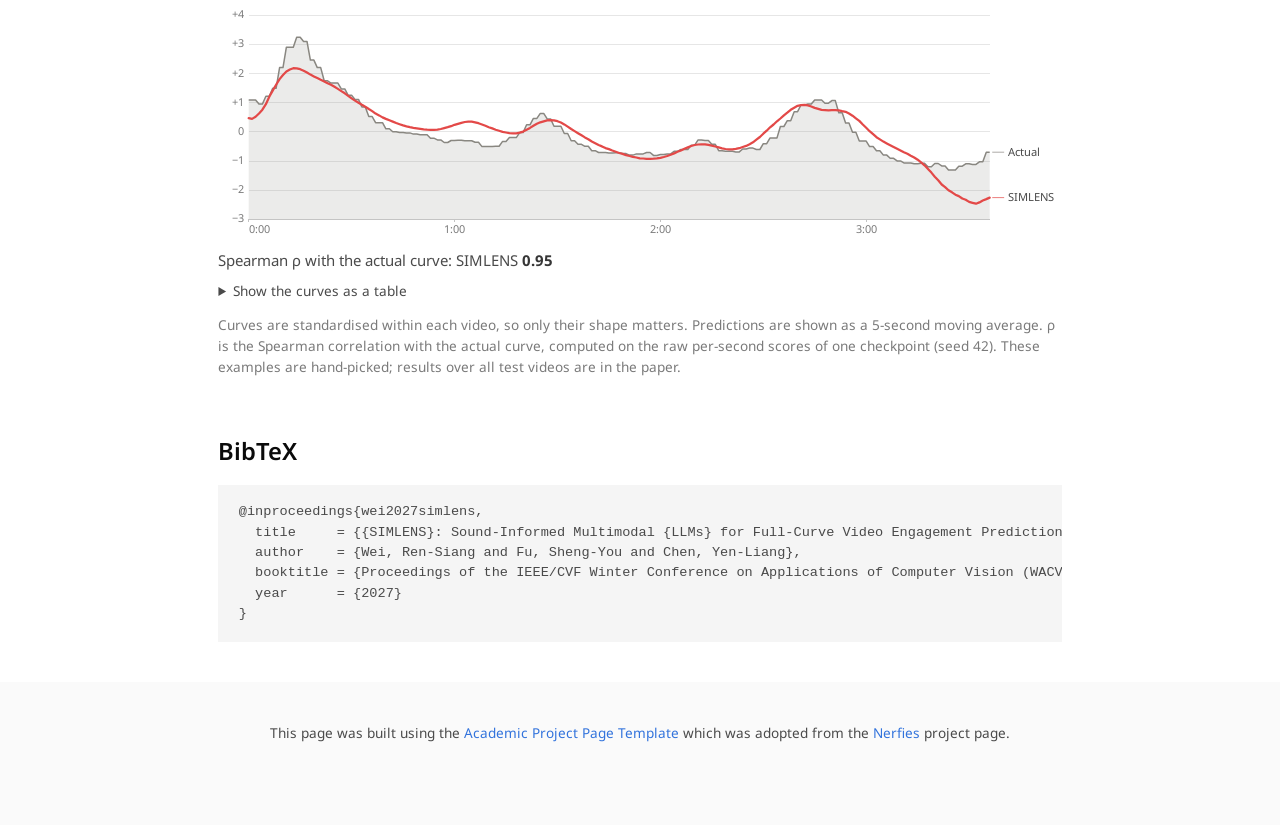
==== commit 84034321: "Link the Code button to the public repository" ====
--- a/index.html
+++ b/index.html
@@ -96,11 +96,11 @@
                 </span>
 
                 <span class="link-block">
-                  <a class="external-link button is-normal is-rounded is-dark" disabled title="Coming soon">
+                  <a href="https://github.com/box755/SIMLENS-Model" target="_blank" rel="noopener" class="external-link button is-normal is-rounded is-dark">
                     <span class="icon">
                       <i class="fab fa-github"></i>
                     </span>
-                    <span>Code (soon)</span>
+                    <span>Code</span>
                   </a>
                 </span>
               </div>
